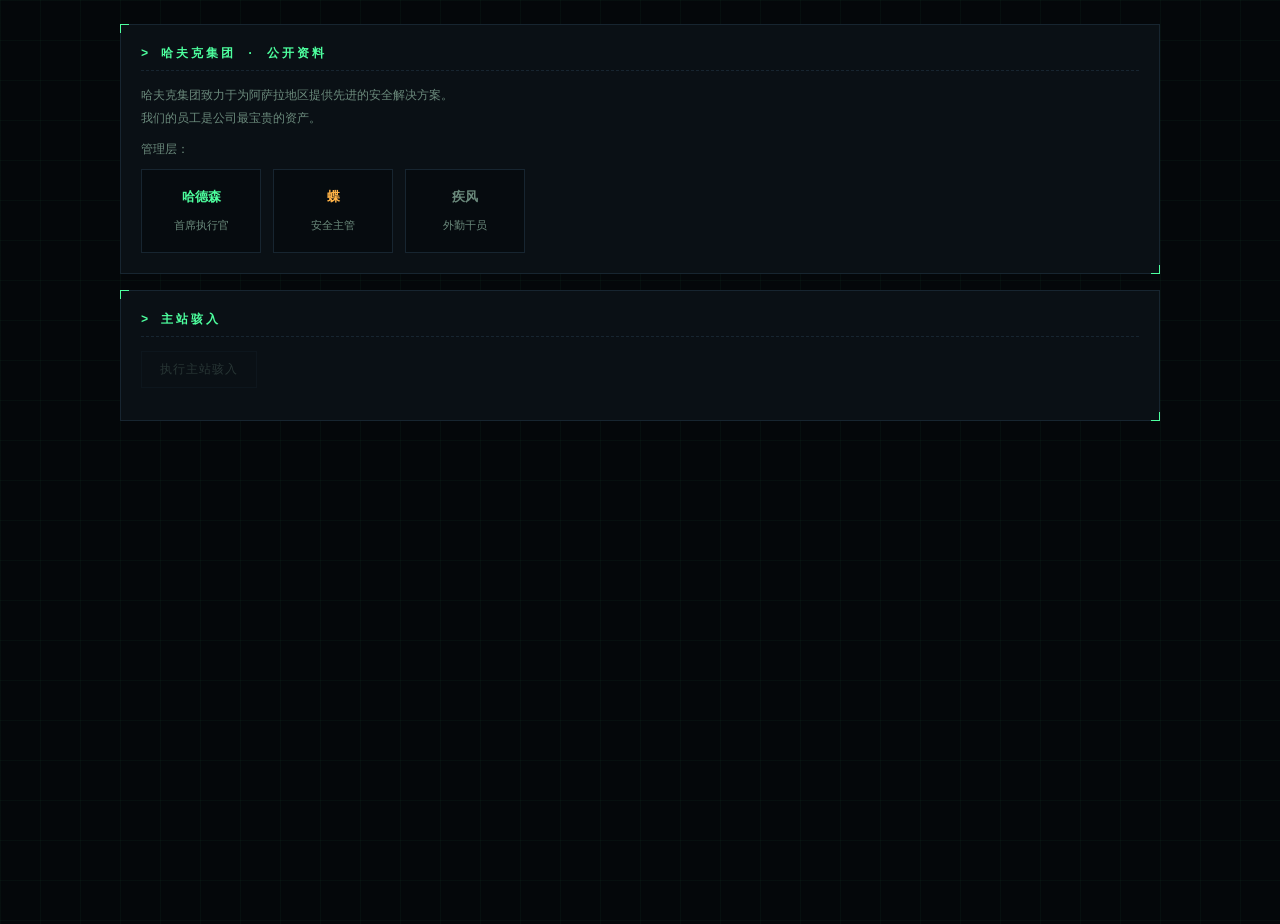
==== pages/about.html @ fef2e450 "Create about.html" ====
<!DOCTYPE html>
<html lang="zh-CN">
<head>
<meta charset="UTF-8">
<meta name="viewport" content="width=device-width, initial-scale=1.0">
<title>关于我们 // HAAVK</title>
<link rel="stylesheet" href="../css/style.css">
</head>
<body>
<div class="container">
  <div class="panel">
    <h2>&gt; 哈夫克集团 · 公开资料</h2>
    <div class="log">
      <div>哈夫克集团致力于为阿萨拉地区提供先进的安全解决方案。</div>
      <div>我们的员工是公司最宝贵的资产。</div>
      <div style="margin-top:8px;">管理层：</div>
      <div style="display:flex; gap:12px; margin-top:8px; flex-wrap:wrap;">
        <div class="card" style="min-width:120px; text-align:center;">
          <h3 style="color:var(--green);">哈德森</h3><p>首席执行官</p>
        </div>
        <div class="card" style="min-width:120px; text-align:center;">
          <h3 style="color:var(--warn);">蝶</h3><p>安全主管</p>
        </div>
        <div class="card" style="min-width:120px; text-align:center;">
          <h3 style="color:var(--dim);">疾风</h3><p>外勤干员</p>
        </div>
      </div>
    </div>
  </div>

  <div class="panel">
    <h2>&gt; 主站骇入</h2>
    <div class="log" id="preInfo"></div>
    <div class="btn-row" style="margin-top:14px;">
      <button class="btn" id="hackBtn" disabled>执行主站骇入</button>
    </div>
    <div class="log" id="status" style="margin-top:12px;"></div>
  </div>
</div>
<script src="../js/shared.js"></script>
<script>
  injectTopbar("about");

  const preInfo = document.getElementById("preInfo");
  const hackBtn = document.getElementById("hackBtn");
  const statusEl = document.getElementById("status");

  function render() {
    const p = loadProgress();
    if (isHacked(p, "about")) {
      preInfo.innerHTML = '<span class="ok">主站已被完全控制。奖励已发放。</span>';
      statusEl.innerHTML = '<span class="ok">[OK] 劫持成功，获得 500 破译点。</span>';
      hackBtn.disabled = true;
      hackBtn.textContent = "主站已骇入";
    } else if (!isHacked(p, "forum")) {
      preInfo.innerHTML = '<span class="warn">前置条件：需先骇入员工论坛节点。</span>';
      statusEl.innerHTML = '<span class="warn">[LOCKED] 论坛节点未接管。</span>';
      hackBtn.disabled = true;
    } else {
      preInfo.innerHTML = '前置条件已满足。执行骇入将劫持主站并获得 500 破译点。';
      statusEl.innerHTML = '<span class="ok">[READY] 准备就绪。</span>';
      hackBtn.disabled = false;
    }
  }

  hackBtn.onclick = () => {
    const p = loadProgress();
    if (isHacked(p, "about") || !isHacked(p, "forum")) return;
    p.decodePoints += 500;
    p.hacked.push("about");
    saveProgress(p);
    toast("主站骇入成功，获得 500 破译点");
    render();
  };

  render();
</script>
</body>
</html>
---- css/style.css ----
:root {
  --bg: #04070a; --panel: #0a1015; --panel-2: #060b0f;
  --line: #172530; --line-2: #0f1a22;
  --green: #4dff9e; --green-dim: #2a7a55;
  --text: #c8e6d8; --dim: #6b8a7c;
  --warn: #ffb347; --red: #ff5c5c;
}
* { box-sizing: border-box; margin: 0; padding: 0; }
body {
  background: var(--bg); color: var(--text);
  font-family: "Consolas", "Courier New", "SF Mono", monospace;
  min-height: 100vh; padding-bottom: 40px;
  background-image:
    linear-gradient(rgba(77,255,158,.03) 1px, transparent 1px),
    linear-gradient(90deg, rgba(77,255,158,.03) 1px, transparent 1px);
  background-size: 40px 40px;
}
.scanlines {
  position: fixed; inset: 0; pointer-events: none; z-index: 99;
  background: repeating-linear-gradient(0deg, rgba(0,0,0,.15) 0 1px, transparent 1px 3px);
  opacity: .4;
}
.topbar {
  position: sticky; top: 0; z-index: 50;
  background: rgba(4,7,10,.92); backdrop-filter: blur(6px);
  border-bottom: 1px solid var(--line);
  padding: 12px 24px;
  display: flex; justify-content: space-between; align-items: center;
  gap: 16px; flex-wrap: wrap;
}
.brand { font-size: 15px; letter-spacing: 4px; color: var(--green); }
.brand small { color: var(--green-dim); letter-spacing: 2px; font-size: 11px; margin-left: 8px; }
.status-bar { display: flex; gap: 16px; font-size: 11px; color: var(--dim); flex-wrap: wrap; }
.status-bar .val { color: var(--green); }
.status-bar .val.warn { color: var(--warn); }
nav.nav { display: flex; gap: 6px; flex-wrap: wrap; }
nav.nav a {
  color: var(--dim); text-decoration: none; font-size: 12px;
  padding: 6px 12px; border: 1px solid var(--line);
  transition: .2s; letter-spacing: 1px;
}
nav.nav a:hover { color: var(--green); border-color: var(--green-dim); }
nav.nav a.active { color: var(--bg); background: var(--green); border-color: var(--green); }
.container { max-width: 1080px; margin: 24px auto; padding: 0 20px; }
.panel {
  border: 1px solid var(--line); background: var(--panel);
  padding: 20px; margin-bottom: 16px; position: relative;
}
.panel::before {
  content: ""; position: absolute; top: -1px; left: -1px;
  width: 8px; height: 8px;
  border-top: 1px solid var(--green); border-left: 1px solid var(--green);
}
.panel::after {
  content: ""; position: absolute; bottom: -1px; right: -1px;
  width: 8px; height: 8px;
  border-bottom: 1px solid var(--green); border-right: 1px solid var(--green);
}
.panel h2 {
  font-size: 12px; letter-spacing: 3px; color: var(--green);
  margin-bottom: 14px; border-bottom: 1px dashed var(--line);
  padding-bottom: 8px; text-transform: uppercase;
}
.btn {
  padding: 9px 18px; background: transparent; border: 1px solid var(--green-dim);
  color: var(--green); font-family: inherit; font-size: 12px;
  letter-spacing: 1px; cursor: pointer; transition: .2s;
}
.btn:hover:not(:disabled) { background: rgba(77,255,158,.1); box-shadow: 0 0 12px rgba(77,255,158,.15); }
.btn:disabled { opacity: .3; cursor: not-allowed; border-color: var(--line); color: var(--dim); }
.btn.warn { border-color: var(--warn); color: var(--warn); }
.btn.warn:hover:not(:disabled) { background: rgba(255,179,71,.1); box-shadow: 0 0 12px rgba(255,179,71,.15); }
.btn-row { display: flex; gap: 10px; flex-wrap: wrap; }
.log { font-size: 12px; line-height: 1.9; color: var(--dim); }
.log .ok { color: var(--green); }
.log .warn { color: var(--warn); }
.log .err { color: var(--red); }
.terminal {
  background: #020508; border: 1px solid var(--line);
  padding: 12px; height: 280px; overflow-y: auto;
  font-size: 12px; line-height: 1.8;
}
.terminal::-webkit-scrollbar { width: 6px; }
.terminal::-webkit-scrollbar-thumb { background: var(--line); }
.grid-2 { display: grid; grid-template-columns: 1fr 1fr; gap: 16px; }
@media (max-width: 760px) {
  .grid-2 { grid-template-columns: 1fr; }
  .topbar { padding: 10px 16px; }
  .container { padding: 0 12px; }
}
input[type="number"], input[type="text"] {
  background: #020508; border: 1px solid var(--line);
  color: var(--text); padding: 7px 10px;
  font-family: inherit; font-size: 12px; outline: none; transition: .2s;
}
input:focus { border-color: var(--green-dim); }
.item-row {
  display: flex; align-items: center; gap: 12px; flex-wrap: wrap;
  border-bottom: 1px solid var(--line-2); padding: 12px 0;
}
.item-row:last-child { border-bottom: none; }
.item-row .label { flex: 1; min-width: 160px; font-size: 13px; }
.tag {
  font-size: 10px; padding: 2px 8px; border: 1px solid var(--line);
  color: var(--dim); letter-spacing: 1px;
}
.tag.ok { border-color: var(--green-dim); color: var(--green); }
.tag.warn { border-color: var(--warn); color: var(--warn); }
.card {
  border: 1px solid var(--line); background: var(--panel-2);
  padding: 16px; transition: .2s;
}
.card:hover { border-color: var(--green-dim); }
.card.locked { opacity: .45; }
.card h3 { font-size: 13px; color: var(--text); margin-bottom: 6px; }
.card p { font-size: 11px; color: var(--dim); line-height: 1.7; }
.progress-bar { height: 6px; background: var(--line-2); border: 1px solid var(--line); margin-top: 10px; }
.progress-fill { height: 100%; width: 0%; background: var(--green); transition: width .5s; box-shadow: 0 0 8px rgba(77,255,158,.4); }
.toast {
  position: fixed; bottom: 24px; right: 24px; z-index: 100;
  background: var(--panel); border: 1px solid var(--green-dim);
  color: var(--green); padding: 12px 20px; font-size: 12px;
  opacity: 0; transform: translateY(10px); transition: .3s; pointer-events: none;
}
.toast.show { opacity: 1; transform: translateY(0); }
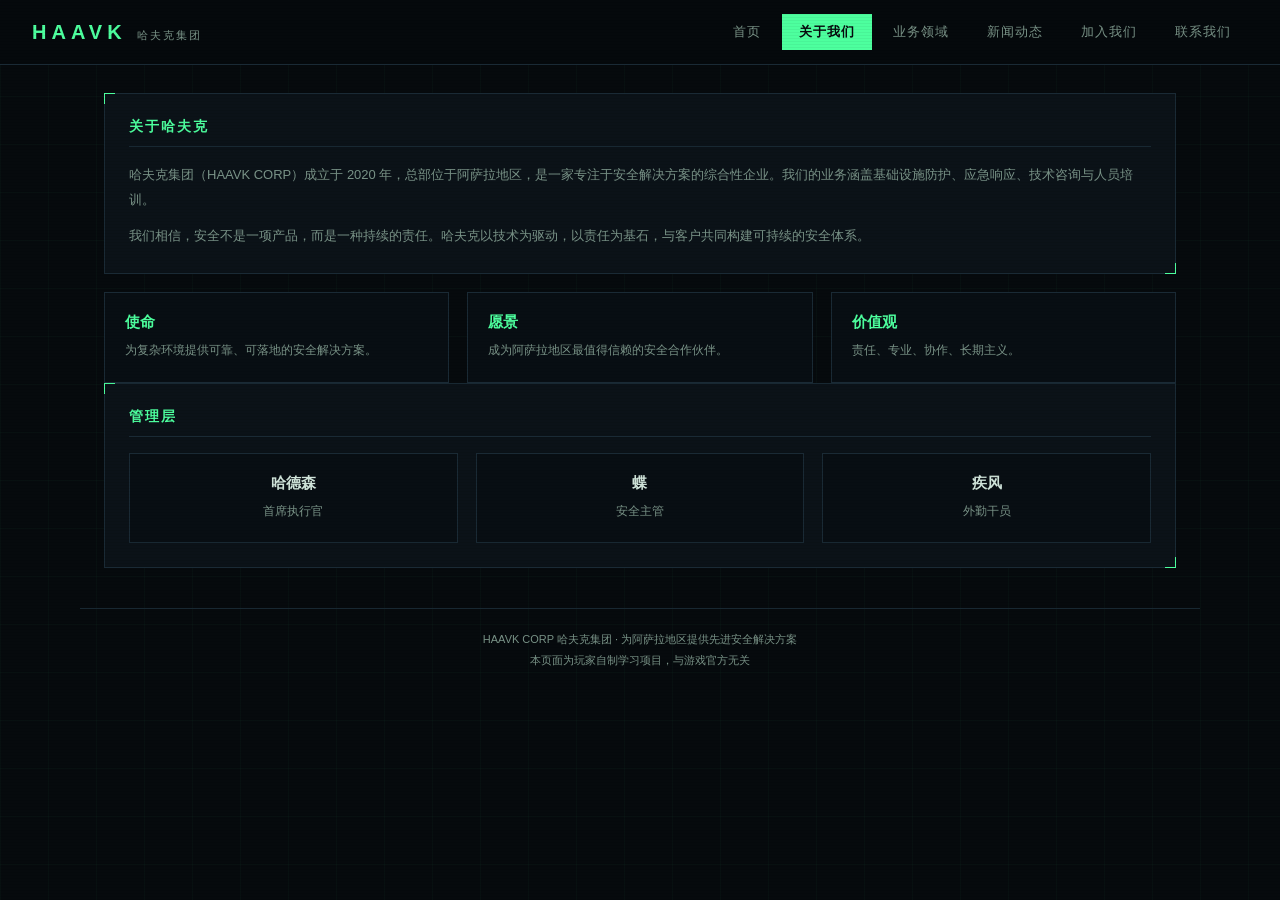
==== commit d091de46: "Update about.html" ====
--- a/pages/about.html
+++ b/pages/about.html
@@ -3,77 +3,51 @@
 <head>
 <meta charset="UTF-8">
 <meta name="viewport" content="width=device-width, initial-scale=1.0">
-<title>关于我们 // HAAVK</title>
+<title>关于我们 // HAAVK CORP</title>
 <link rel="stylesheet" href="../css/style.css">
 </head>
 <body>
 <div class="container">
   <div class="panel">
-    <h2>&gt; 哈夫克集团 · 公开资料</h2>
-    <div class="log">
-      <div>哈夫克集团致力于为阿萨拉地区提供先进的安全解决方案。</div>
-      <div>我们的员工是公司最宝贵的资产。</div>
-      <div style="margin-top:8px;">管理层：</div>
-      <div style="display:flex; gap:12px; margin-top:8px; flex-wrap:wrap;">
-        <div class="card" style="min-width:120px; text-align:center;">
-          <h3 style="color:var(--green);">哈德森</h3><p>首席执行官</p>
-        </div>
-        <div class="card" style="min-width:120px; text-align:center;">
-          <h3 style="color:var(--warn);">蝶</h3><p>安全主管</p>
-        </div>
-        <div class="card" style="min-width:120px; text-align:center;">
-          <h3 style="color:var(--dim);">疾风</h3><p>外勤干员</p>
-        </div>
-      </div>
+    <h2>关于哈夫克</h2>
+    <p>哈夫克集团（HAAVK CORP）成立于 2020 年，总部位于阿萨拉地区，是一家专注于安全解决方案的综合性企业。我们的业务涵盖基础设施防护、应急响应、技术咨询与人员培训。</p>
+    <p style="margin-top:12px;">我们相信，安全不是一项产品，而是一种持续的责任。哈夫克以技术为驱动，以责任为基石，与客户共同构建可持续的安全体系。</p>
+  </div>
+
+  <div class="grid-3">
+    <div class="card">
+      <h3 style="color:var(--accent);">使命</h3>
+      <p>为复杂环境提供可靠、可落地的安全解决方案。</p>
+    </div>
+    <div class="card">
+      <h3 style="color:var(--accent);">愿景</h3>
+      <p>成为阿萨拉地区最值得信赖的安全合作伙伴。</p>
+    </div>
+    <div class="card">
+      <h3 style="color:var(--accent);">价值观</h3>
+      <p>责任、专业、协作、长期主义。</p>
     </div>
   </div>
 
   <div class="panel">
-    <h2>&gt; 主站骇入</h2>
-    <div class="log" id="preInfo"></div>
-    <div class="btn-row" style="margin-top:14px;">
-      <button class="btn" id="hackBtn" disabled>执行主站骇入</button>
+    <h2>管理层</h2>
+    <div class="grid-3">
+      <div class="card" style="text-align:center;">
+        <h3>哈德森</h3><p>首席执行官</p>
+      </div>
+      <div class="card" style="text-align:center;">
+        <h3>蝶</h3><p>安全主管</p>
+      </div>
+      <div class="card" style="text-align:center;">
+        <h3>疾风</h3><p>外勤干员</p>
+      </div>
     </div>
-    <div class="log" id="status" style="margin-top:12px;"></div>
   </div>
 </div>
-<script src="../js/shared.js"></script>
+<script src="../js/shared.js?v=3"></script>
 <script>
   injectTopbar("about");
-
-  const preInfo = document.getElementById("preInfo");
-  const hackBtn = document.getElementById("hackBtn");
-  const statusEl = document.getElementById("status");
-
-  function render() {
-    const p = loadProgress();
-    if (isHacked(p, "about")) {
-      preInfo.innerHTML = '<span class="ok">主站已被完全控制。奖励已发放。</span>';
-      statusEl.innerHTML = '<span class="ok">[OK] 劫持成功，获得 500 破译点。</span>';
-      hackBtn.disabled = true;
-      hackBtn.textContent = "主站已骇入";
-    } else if (!isHacked(p, "forum")) {
-      preInfo.innerHTML = '<span class="warn">前置条件：需先骇入员工论坛节点。</span>';
-      statusEl.innerHTML = '<span class="warn">[LOCKED] 论坛节点未接管。</span>';
-      hackBtn.disabled = true;
-    } else {
-      preInfo.innerHTML = '前置条件已满足。执行骇入将劫持主站并获得 500 破译点。';
-      statusEl.innerHTML = '<span class="ok">[READY] 准备就绪。</span>';
-      hackBtn.disabled = false;
-    }
-  }
-
-  hackBtn.onclick = () => {
-    const p = loadProgress();
-    if (isHacked(p, "about") || !isHacked(p, "forum")) return;
-    p.decodePoints += 500;
-    p.hacked.push("about");
-    saveProgress(p);
-    toast("主站骇入成功，获得 500 破译点");
-    render();
-  };
-
-  render();
+  addVisited("about");
 </script>
 </body>
 </html>
--- a/css/style.css
+++ b/css/style.css
@@ -1,125 +1,131 @@
 :root {
-  --bg: #04070a; --panel: #0a1015; --panel-2: #060b0f;
-  --line: #172530; --line-2: #0f1a22;
-  --green: #4dff9e; --green-dim: #2a7a55;
-  --text: #c8e6d8; --dim: #6b8a7c;
+  --bg: #060a0d; --panel: #0b1218; --panel-2: #080e13;
+  --line: #1a2a35; --line-2: #101c24;
+  --accent: #4dff9e; --accent-dim: #2a7a55;
+  --text: #d0e4da; --dim: #7a9488;
   --warn: #ffb347; --red: #ff5c5c;
 }
 * { box-sizing: border-box; margin: 0; padding: 0; }
 body {
   background: var(--bg); color: var(--text);
-  font-family: "Consolas", "Courier New", "SF Mono", monospace;
-  min-height: 100vh; padding-bottom: 40px;
+  font-family: "Segoe UI", "PingFang SC", "Microsoft YaHei", sans-serif;
+  min-height: 100vh; padding-bottom: 60px;
   background-image:
-    linear-gradient(rgba(77,255,158,.03) 1px, transparent 1px),
-    linear-gradient(90deg, rgba(77,255,158,.03) 1px, transparent 1px);
-  background-size: 40px 40px;
+    linear-gradient(rgba(77,255,158,.025) 1px, transparent 1px),
+    linear-gradient(90deg, rgba(77,255,158,.025) 1px, transparent 1px);
+  background-size: 48px 48px;
 }
 .scanlines {
   position: fixed; inset: 0; pointer-events: none; z-index: 99;
-  background: repeating-linear-gradient(0deg, rgba(0,0,0,.15) 0 1px, transparent 1px 3px);
-  opacity: .4;
+  background: repeating-linear-gradient(0deg, rgba(0,0,0,.12) 0 1px, transparent 1px 3px);
+  opacity: .35;
 }
 .topbar {
   position: sticky; top: 0; z-index: 50;
-  background: rgba(4,7,10,.92); backdrop-filter: blur(6px);
+  background: rgba(6,10,13,.94); backdrop-filter: blur(8px);
   border-bottom: 1px solid var(--line);
-  padding: 12px 24px;
+  padding: 14px 32px;
   display: flex; justify-content: space-between; align-items: center;
-  gap: 16px; flex-wrap: wrap;
+  gap: 20px; flex-wrap: wrap;
 }
-.brand { font-size: 15px; letter-spacing: 4px; color: var(--green); }
-.brand small { color: var(--green-dim); letter-spacing: 2px; font-size: 11px; margin-left: 8px; }
-.status-bar { display: flex; gap: 16px; font-size: 11px; color: var(--dim); flex-wrap: wrap; }
-.status-bar .val { color: var(--green); }
-.status-bar .val.warn { color: var(--warn); }
-nav.nav { display: flex; gap: 6px; flex-wrap: wrap; }
+.brand { display: flex; align-items: baseline; gap: 10px; }
+.brand .logo { font-size: 20px; letter-spacing: 5px; color: var(--accent); font-weight: 700; }
+.brand .slogan { font-size: 11px; color: var(--dim); letter-spacing: 2px; }
+nav.nav { display: flex; gap: 4px; flex-wrap: wrap; }
 nav.nav a {
-  color: var(--dim); text-decoration: none; font-size: 12px;
-  padding: 6px 12px; border: 1px solid var(--line);
+  color: var(--dim); text-decoration: none; font-size: 13px;
+  padding: 8px 16px; border: 1px solid transparent;
   transition: .2s; letter-spacing: 1px;
 }
-nav.nav a:hover { color: var(--green); border-color: var(--green-dim); }
-nav.nav a.active { color: var(--bg); background: var(--green); border-color: var(--green); }
-.container { max-width: 1080px; margin: 24px auto; padding: 0 20px; }
+nav.nav a:hover { color: var(--accent); border-color: var(--line); }
+nav.nav a.active { color: var(--bg); background: var(--accent); border-color: var(--accent); font-weight: 600; }
+.container { max-width: 1120px; margin: 28px auto; padding: 0 24px; }
 .panel {
   border: 1px solid var(--line); background: var(--panel);
-  padding: 20px; margin-bottom: 16px; position: relative;
+  padding: 24px; margin-bottom: 18px; position: relative;
 }
 .panel::before {
   content: ""; position: absolute; top: -1px; left: -1px;
-  width: 8px; height: 8px;
-  border-top: 1px solid var(--green); border-left: 1px solid var(--green);
+  width: 10px; height: 10px;
+  border-top: 1px solid var(--accent); border-left: 1px solid var(--accent);
 }
 .panel::after {
   content: ""; position: absolute; bottom: -1px; right: -1px;
-  width: 8px; height: 8px;
-  border-bottom: 1px solid var(--green); border-right: 1px solid var(--green);
+  width: 10px; height: 10px;
+  border-bottom: 1px solid var(--accent); border-right: 1px solid var(--accent);
 }
 .panel h2 {
-  font-size: 12px; letter-spacing: 3px; color: var(--green);
-  margin-bottom: 14px; border-bottom: 1px dashed var(--line);
-  padding-bottom: 8px; text-transform: uppercase;
+  font-size: 14px; letter-spacing: 2px; color: var(--accent);
+  margin-bottom: 16px; border-bottom: 1px solid var(--line);
+  padding-bottom: 10px; font-weight: 600;
 }
+.panel h3 { font-size: 15px; color: var(--text); margin-bottom: 8px; }
+.panel p { font-size: 13px; line-height: 1.9; color: var(--dim); }
+.hero {
+  border: 1px solid var(--line); background: var(--panel);
+  padding: 48px 32px; margin-bottom: 18px; text-align: center;
+  position: relative; overflow: hidden;
+}
+.hero::before {
+  content: ""; position: absolute; inset: 0;
+  background: radial-gradient(circle at 50% 0%, rgba(77,255,158,.08), transparent 60%);
+  pointer-events: none;
+}
+.hero h1 { font-size: 28px; letter-spacing: 4px; color: var(--accent); margin-bottom: 14px; }
+.hero p { font-size: 14px; color: var(--dim); max-width: 640px; margin: 0 auto; line-height: 1.9; }
 .btn {
-  padding: 9px 18px; background: transparent; border: 1px solid var(--green-dim);
-  color: var(--green); font-family: inherit; font-size: 12px;
-  letter-spacing: 1px; cursor: pointer; transition: .2s;
+  padding: 10px 22px; background: transparent; border: 1px solid var(--accent-dim);
+  color: var(--accent); font-family: inherit; font-size: 13px;
+  letter-spacing: 1px; cursor: pointer; transition: .2s; text-decoration: none;
+  display: inline-block;
 }
-.btn:hover:not(:disabled) { background: rgba(77,255,158,.1); box-shadow: 0 0 12px rgba(77,255,158,.15); }
-.btn:disabled { opacity: .3; cursor: not-allowed; border-color: var(--line); color: var(--dim); }
-.btn.warn { border-color: var(--warn); color: var(--warn); }
-.btn.warn:hover:not(:disabled) { background: rgba(255,179,71,.1); box-shadow: 0 0 12px rgba(255,179,71,.15); }
-.btn-row { display: flex; gap: 10px; flex-wrap: wrap; }
-.log { font-size: 12px; line-height: 1.9; color: var(--dim); }
-.log .ok { color: var(--green); }
-.log .warn { color: var(--warn); }
-.log .err { color: var(--red); }
-.terminal {
-  background: #020508; border: 1px solid var(--line);
-  padding: 12px; height: 280px; overflow-y: auto;
-  font-size: 12px; line-height: 1.8;
-}
-.terminal::-webkit-scrollbar { width: 6px; }
-.terminal::-webkit-scrollbar-thumb { background: var(--line); }
-.grid-2 { display: grid; grid-template-columns: 1fr 1fr; gap: 16px; }
-@media (max-width: 760px) {
-  .grid-2 { grid-template-columns: 1fr; }
-  .topbar { padding: 10px 16px; }
-  .container { padding: 0 12px; }
-}
-input[type="number"], input[type="text"] {
-  background: #020508; border: 1px solid var(--line);
-  color: var(--text); padding: 7px 10px;
-  font-family: inherit; font-size: 12px; outline: none; transition: .2s;
-}
-input:focus { border-color: var(--green-dim); }
-.item-row {
-  display: flex; align-items: center; gap: 12px; flex-wrap: wrap;
-  border-bottom: 1px solid var(--line-2); padding: 12px 0;
-}
-.item-row:last-child { border-bottom: none; }
-.item-row .label { flex: 1; min-width: 160px; font-size: 13px; }
-.tag {
-  font-size: 10px; padding: 2px 8px; border: 1px solid var(--line);
-  color: var(--dim); letter-spacing: 1px;
-}
-.tag.ok { border-color: var(--green-dim); color: var(--green); }
-.tag.warn { border-color: var(--warn); color: var(--warn); }
+.btn:hover { background: rgba(77,255,158,.1); box-shadow: 0 0 14px rgba(77,255,158,.15); }
+.btn.primary { background: var(--accent); color: var(--bg); border-color: var(--accent); font-weight: 600; }
+.btn.primary:hover { background: #6dffb0; }
+.btn-row { display: flex; gap: 12px; flex-wrap: wrap; }
+.grid-2 { display: grid; grid-template-columns: 1fr 1fr; gap: 18px; }
+.grid-3 { display: grid; grid-template-columns: repeat(3, 1fr); gap: 18px; }
+@media (max-width: 860px) { .grid-2, .grid-3 { grid-template-columns: 1fr; } }
 .card {
   border: 1px solid var(--line); background: var(--panel-2);
-  padding: 16px; transition: .2s;
+  padding: 20px; transition: .2s;
 }
-.card:hover { border-color: var(--green-dim); }
-.card.locked { opacity: .45; }
-.card h3 { font-size: 13px; color: var(--text); margin-bottom: 6px; }
-.card p { font-size: 11px; color: var(--dim); line-height: 1.7; }
-.progress-bar { height: 6px; background: var(--line-2); border: 1px solid var(--line); margin-top: 10px; }
-.progress-fill { height: 100%; width: 0%; background: var(--green); transition: width .5s; box-shadow: 0 0 8px rgba(77,255,158,.4); }
+.card:hover { border-color: var(--accent-dim); }
+.card h3 { font-size: 15px; color: var(--text); margin-bottom: 8px; }
+.card p { font-size: 12px; color: var(--dim); line-height: 1.8; }
+.card .num { font-size: 28px; color: var(--accent); font-weight: 700; margin-bottom: 6px; }
+.tag {
+  display: inline-block; font-size: 10px; padding: 2px 8px;
+  border: 1px solid var(--line); color: var(--dim);
+  letter-spacing: 1px; margin-left: 8px; vertical-align: middle;
+}
+.tag.ok { border-color: var(--accent-dim); color: var(--accent); }
+.news-item {
+  display: flex; gap: 16px; padding: 14px 0;
+  border-bottom: 1px solid var(--line-2); align-items: baseline;
+}
+.news-item:last-child { border-bottom: none; }
+.news-item .date { font-size: 12px; color: var(--accent-dim); min-width: 90px; }
+.news-item .title { font-size: 13px; color: var(--text); }
+.news-item .title:hover { color: var(--accent); }
+.footer {
+  max-width: 1120px; margin: 40px auto 0; padding: 20px 24px 0;
+  border-top: 1px solid var(--line);
+  font-size: 11px; color: var(--dim); text-align: center; line-height: 1.9;
+}
+.form-row { margin-bottom: 14px; }
+.form-row label { display: block; font-size: 12px; color: var(--dim); margin-bottom: 6px; }
+.form-row input, .form-row textarea {
+  width: 100%; background: #04080b; border: 1px solid var(--line);
+  color: var(--text); padding: 10px 12px; font-family: inherit; font-size: 13px;
+  outline: none; transition: .2s; resize: vertical;
+}
+.form-row input:focus, .form-row textarea:focus { border-color: var(--accent-dim); }
 .toast {
   position: fixed; bottom: 24px; right: 24px; z-index: 100;
-  background: var(--panel); border: 1px solid var(--green-dim);
-  color: var(--green); padding: 12px 20px; font-size: 12px;
+  background: var(--panel); border: 1px solid var(--accent-dim);
+  color: var(--accent); padding: 12px 20px; font-size: 13px;
   opacity: 0; transform: translateY(10px); transition: .3s; pointer-events: none;
+  box-shadow: 0 0 20px rgba(77,255,158,.15);
 }
 .toast.show { opacity: 1; transform: translateY(0); }
